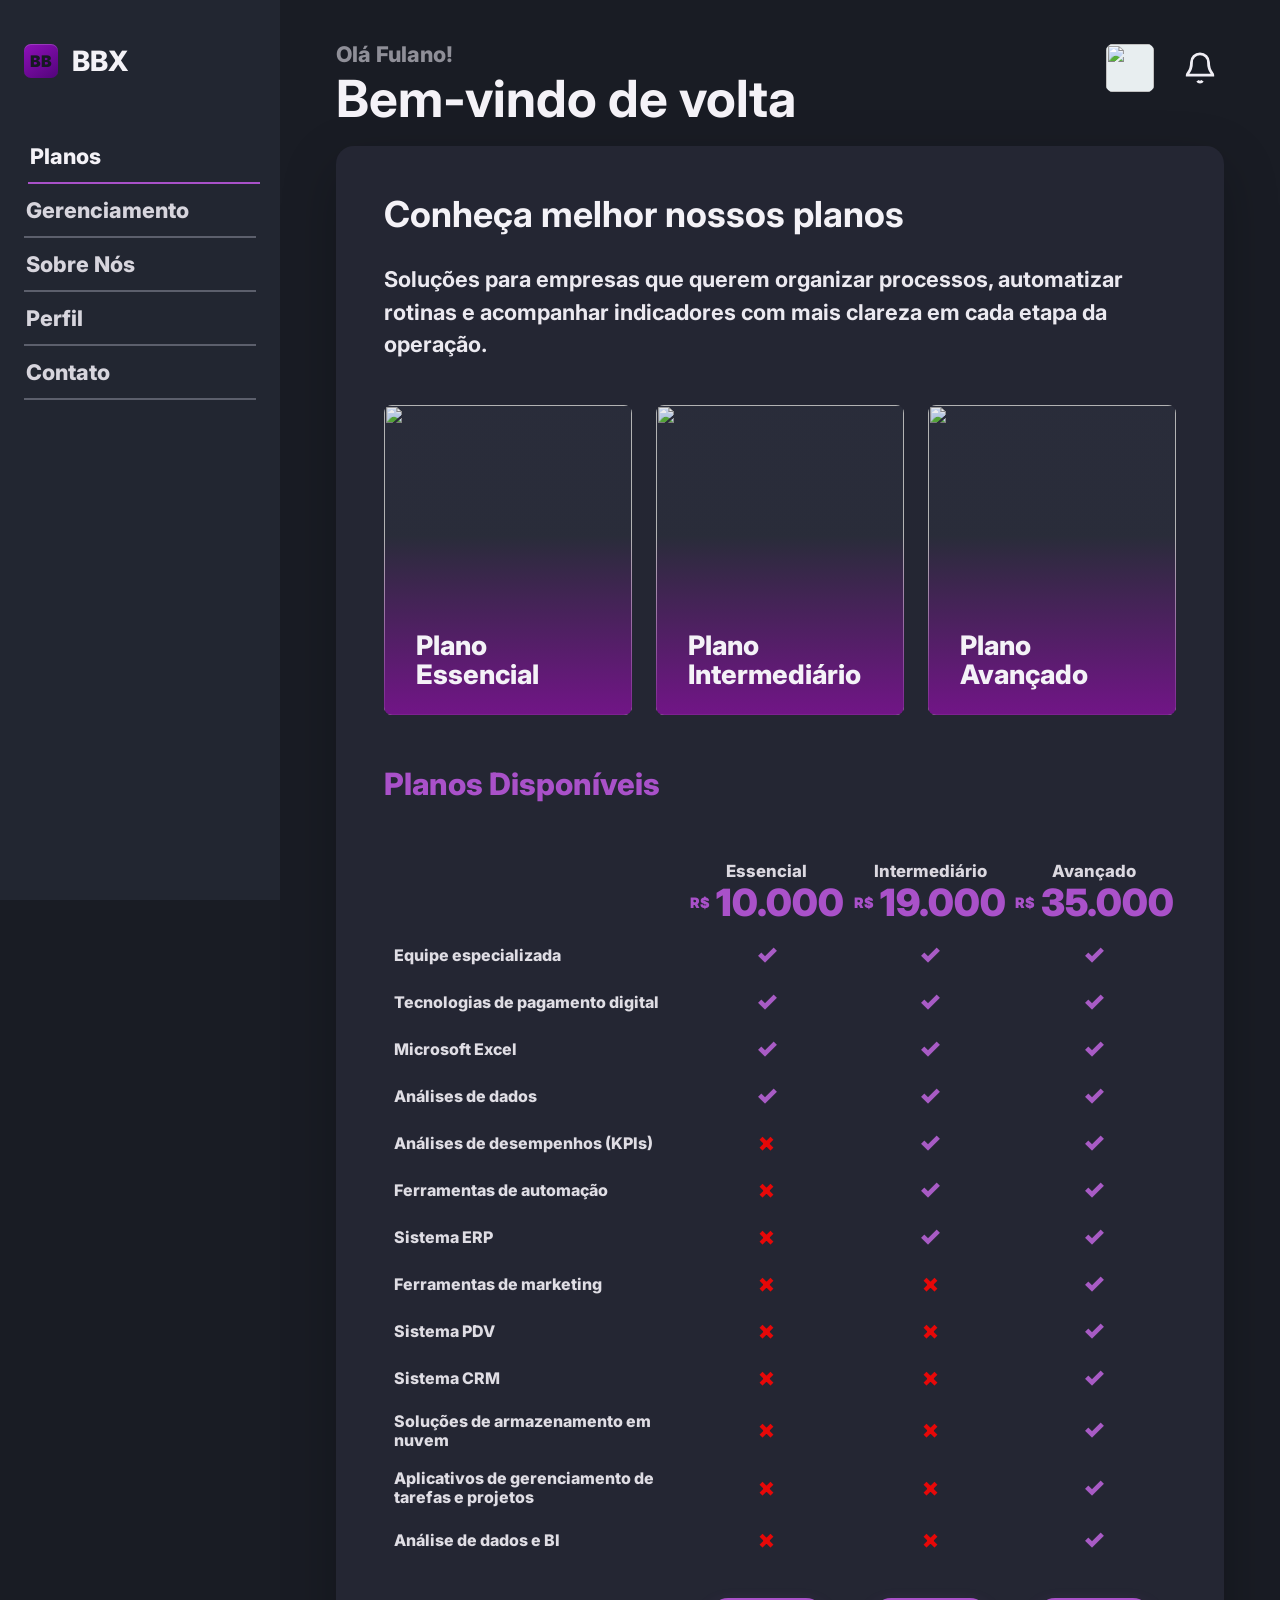
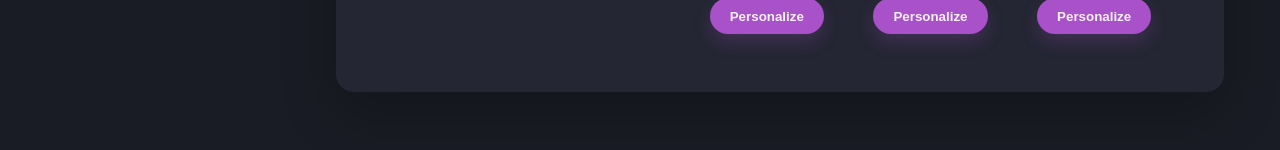
==== index.html @ bd8aa85e "feat: site do bbx" ====
<!doctype html>
<html lang="pt-BR">
  <head>
    <meta charset="utf-8">
    <meta name="viewport" content="width=device-width, initial-scale=1">
    <title>BBX | Planos</title>
    <link rel="preconnect" href="https://images.unsplash.com">
    <link rel="preconnect" href="https://fonts.googleapis.com">
    <link rel="preconnect" href="https://fonts.gstatic.com" crossorigin>
    <link href="https://fonts.googleapis.com/css2?family=Inter:wght@500;600;700;800;900&display=swap" rel="stylesheet">
    <link rel="stylesheet" href="assets/css/styles.css">
  </head>
  <body data-page="planos">
    <div class="app-shell">
      <aside class="sidebar" aria-label="Navegacao principal">
        <a class="brand" href="index.html">
          <span class="brand-mark" aria-hidden="true">BB</span>
          <span class="brand-name">BBX</span>
        </a>
        <nav class="sidebar-nav">
          <a class="nav-link" data-page="planos" href="index.html">Planos</a>
          <a class="nav-link" data-page="gerenciamento" href="gerenciamento.html">Gerenciamento</a>
          <a class="nav-link" data-page="sobre" href="sobre.html">Sobre Nós</a>
          <a class="nav-link" data-page="perfil" href="perfil.html">Perfil</a>
          <a class="nav-link" data-page="contato" href="contato.html">Contato</a>
        </nav>
      </aside>

      <main class="main-area">
        <header class="topbar">
          <button class="icon-button mobile-toggle" type="button" data-menu-toggle aria-label="Abrir navegacao" aria-expanded="false">
            <svg viewBox="0 0 24 24" fill="none" stroke-width="2" aria-hidden="true"><path d="M4 6h16M4 12h16M4 18h16"/></svg>
          </button>
          <div class="welcome">
            <span>Olá Fulano!</span>
            <h1>Bem-vindo de volta</h1>
          </div>
          <div class="top-actions">
            <button class="avatar" type="button" aria-label="Abrir perfil">
              <img src="https://images.unsplash.com/photo-1494790108377-be9c29b29330?auto=format&fit=crop&w=160&q=80" alt="">
            </button>
            <button class="icon-button" type="button" aria-label="Notificacoes">
              <svg viewBox="0 0 24 24" fill="none" stroke-width="2" aria-hidden="true"><path d="M18 8a6 6 0 1 0-12 0c0 7-3 7-3 9h18c0-2-3-2-3-9"/><path d="M13.73 21a2 2 0 0 1-3.46 0"/></svg>
            </button>
          </div>
        </header>

        <section class="content-panel" aria-labelledby="planos-title">
          <h2 class="section-title" id="planos-title">Conheça melhor nossos planos</h2>
          <p class="lead">Soluções para empresas que querem organizar processos, automatizar rotinas e acompanhar indicadores com mais clareza em cada etapa da operação.</p>

          <div class="feature-grid" aria-label="Planos em destaque">
            <article class="plan-card">
              <img src="https://images.unsplash.com/photo-1483058712412-4245e9b90334?auto=format&fit=crop&w=720&q=80" alt="">
              <strong>Plano<br>Essencial</strong>
            </article>
            <article class="plan-card">
              <img src="https://images.unsplash.com/photo-1556761175-b413da4baf72?auto=format&fit=crop&w=720&q=80" alt="">
              <strong>Plano<br>Intermediário</strong>
            </article>
            <article class="plan-card">
              <img src="https://images.unsplash.com/photo-1551288049-bebda4e38f71?auto=format&fit=crop&w=720&q=80" alt="">
              <strong>Plano<br>Avançado</strong>
            </article>
          </div>

          <h2 class="accent-title">Planos Disponíveis</h2>
          <div class="table-scroll">
            <table class="pricing-table">
              <thead>
                <tr>
                  <th scope="col"></th>
                  <th scope="col">Essencial <span class="price"><small>R$</small><span>10.000</span></span></th>
                  <th scope="col">Intermediário <span class="price"><small>R$</small><span>19.000</span></span></th>
                  <th scope="col">Avançado <span class="price"><small>R$</small><span>35.000</span></span></th>
                </tr>
              </thead>
              <tbody>
                <tr><th scope="row">Equipe especializada</th><td><span class="check">✓</span></td><td><span class="check">✓</span></td><td><span class="check">✓</span></td></tr>
                <tr><th scope="row">Tecnologias de pagamento digital</th><td><span class="check">✓</span></td><td><span class="check">✓</span></td><td><span class="check">✓</span></td></tr>
                <tr><th scope="row">Microsoft Excel</th><td><span class="check">✓</span></td><td><span class="check">✓</span></td><td><span class="check">✓</span></td></tr>
                <tr><th scope="row">Análises de dados</th><td><span class="check">✓</span></td><td><span class="check">✓</span></td><td><span class="check">✓</span></td></tr>
                <tr><th scope="row">Análises de desempenhos (KPIs)</th><td><span class="xmark">×</span></td><td><span class="check">✓</span></td><td><span class="check">✓</span></td></tr>
                <tr><th scope="row">Ferramentas de automação</th><td><span class="xmark">×</span></td><td><span class="check">✓</span></td><td><span class="check">✓</span></td></tr>
                <tr><th scope="row">Sistema ERP</th><td><span class="xmark">×</span></td><td><span class="check">✓</span></td><td><span class="check">✓</span></td></tr>
                <tr><th scope="row">Ferramentas de marketing</th><td><span class="xmark">×</span></td><td><span class="xmark">×</span></td><td><span class="check">✓</span></td></tr>
                <tr><th scope="row">Sistema PDV</th><td><span class="xmark">×</span></td><td><span class="xmark">×</span></td><td><span class="check">✓</span></td></tr>
                <tr><th scope="row">Sistema CRM</th><td><span class="xmark">×</span></td><td><span class="xmark">×</span></td><td><span class="check">✓</span></td></tr>
                <tr><th scope="row">Soluções de armazenamento em nuvem</th><td><span class="xmark">×</span></td><td><span class="xmark">×</span></td><td><span class="check">✓</span></td></tr>
                <tr><th scope="row">Aplicativos de gerenciamento de tarefas e projetos</th><td><span class="xmark">×</span></td><td><span class="xmark">×</span></td><td><span class="check">✓</span></td></tr>
                <tr><th scope="row">Análise de dados e BI</th><td><span class="xmark">×</span></td><td><span class="xmark">×</span></td><td><span class="check">✓</span></td></tr>
                <tr class="action-row"><td></td><td><button class="btn" type="button">Personalize</button></td><td><button class="btn" type="button">Personalize</button></td><td><button class="btn" type="button">Personalize</button></td></tr>
              </tbody>
            </table>
          </div>
        </section>
      </main>
    </div>
    <script src="assets/js/app.js"></script>
  </body>
</html>
---- assets/css/styles.css ----
:root {
  --bg: #191c24;
  --sidebar: #222631;
  --panel: #242633;
  --panel-soft: #2b2e3c;
  --text: #f4f2f7;
  --muted: #a6a4af;
  --purple: #a951c9;
  --danger: #e60808;
  --ok: #a85bc5;
  --radius: 8px;
  --shadow: 0 20px 55px rgba(0, 0, 0, 0.24);
  color-scheme: dark;
}

* {
  box-sizing: border-box;
}

html {
  scroll-behavior: smooth;
}

body {
  min-width: 320px;
  margin: 0;
  background: var(--bg);
  color: var(--text);
  font-family: Inter, "Segoe UI", Arial, sans-serif;
  line-height: 1.5;
}

a {
  color: inherit;
  text-decoration: none;
}

img {
  display: block;
  max-width: 100%;
}

.app-shell {
  min-height: 100vh;
  display: grid;
  grid-template-columns: 280px minmax(0, 1fr);
}

.sidebar {
  position: sticky;
  top: 0;
  height: 100vh;
  padding: 40px 24px;
  background: var(--sidebar);
}

.brand {
  display: flex;
  align-items: center;
  gap: 14px;
  margin-bottom: 48px;
}

.brand-mark {
  width: 34px;
  height: 34px;
  border-radius: 7px;
  display: grid;
  place-items: center;
  background: linear-gradient(145deg, #8f10b9, #52047b);
  box-shadow: inset 0 1px 0 rgba(255, 255, 255, 0.18);
  color: #161922;
  font-weight: 900;
}

.brand-name {
  font-size: 1.75rem;
  font-weight: 800;
}

.sidebar-nav {
  display: flex;
  flex-direction: column;
}

.nav-link {
  min-height: 54px;
  display: flex;
  align-items: center;
  padding-left: 2px;
  border-bottom: 2px solid rgba(171, 175, 188, 0.42);
  color: #d7d5dd;
  font-size: 1.35rem;
  font-weight: 800;
  transition: color 180ms ease, border-color 180ms ease, transform 180ms ease;
}

.nav-link:hover,
.nav-link:focus-visible,
.nav-link.active {
  color: var(--text);
  border-color: var(--purple);
  transform: translateX(4px);
  outline: none;
}

.main-area {
  min-width: 0;
  padding: 38px 56px 58px;
}

.topbar {
  min-height: 92px;
  display: flex;
  justify-content: space-between;
  align-items: flex-start;
  gap: 24px;
}

.welcome span {
  display: block;
  margin-bottom: 2px;
  color: #8f8f98;
  font-size: 1.35rem;
  font-weight: 800;
}

.welcome h1 {
  margin: 0;
  font-size: clamp(2rem, 4vw, 3.25rem);
  line-height: 1.05;
}

.top-actions {
  display: flex;
  align-items: center;
  gap: 22px;
  padding-top: 6px;
}

.avatar {
  width: 48px;
  height: 48px;
  border: 0;
  border-radius: 7px;
  padding: 0;
  overflow: hidden;
  background: #e8eef0;
}

.avatar img {
  width: 100%;
  height: 100%;
  object-fit: cover;
}

.icon-button {
  width: 48px;
  height: 48px;
  display: grid;
  place-items: center;
  border: 0;
  border-radius: 8px;
  background: transparent;
  color: #f0eef4;
  cursor: pointer;
}

.icon-button svg {
  width: 34px;
  height: 34px;
  stroke: currentColor;
}

.mobile-toggle {
  display: none;
}

.content-panel {
  max-width: 1060px;
  margin: 16px auto 0;
  padding: clamp(28px, 4vw, 48px);
  border-radius: 18px;
  background: var(--panel);
  box-shadow: var(--shadow);
}

.section-title {
  margin: 0 0 28px;
  font-size: clamp(1.7rem, 2.8vw, 2.45rem);
  line-height: 1.14;
}

.lead {
  max-width: 860px;
  margin: 0 0 44px;
  color: #ebe9f0;
  font-size: clamp(1.05rem, 1.7vw, 1.45rem);
  font-weight: 700;
}

.feature-grid {
  display: grid;
  grid-template-columns: repeat(3, minmax(0, 1fr));
  gap: 24px;
  margin-bottom: 46px;
}

.plan-card {
  min-height: 310px;
  position: relative;
  display: flex;
  align-items: flex-end;
  overflow: hidden;
  border-radius: var(--radius);
  background: var(--panel-soft);
}

.plan-card::after {
  content: "";
  position: absolute;
  inset: 0;
  background: linear-gradient(to top, rgba(119, 19, 141, 0.92), rgba(22, 24, 32, 0.08) 58%);
}

.plan-card img {
  position: absolute;
  inset: 0;
  width: 100%;
  height: 100%;
  object-fit: cover;
}

.plan-card strong {
  position: relative;
  z-index: 1;
  padding: 0 32px 26px;
  font-size: clamp(1.25rem, 2.1vw, 1.75rem);
  line-height: 1.08;
  font-weight: 800;
}

.accent-title {
  margin: 0 0 42px;
  color: var(--purple);
  font-size: clamp(1.55rem, 2.4vw, 2.1rem);
  font-weight: 800;
}

.pricing-table {
  width: 100%;
  border-collapse: collapse;
  table-layout: fixed;
}

.pricing-table th,
.pricing-table td {
  padding: 10px;
  text-align: center;
  vertical-align: middle;
}

.pricing-table th:first-child,
.pricing-table td:first-child {
  width: 38%;
  text-align: left;
}

.pricing-table thead th {
  color: #dbd8e0;
  font-size: 1.05rem;
  font-weight: 800;
}

.price {
  display: flex;
  justify-content: center;
  align-items: flex-start;
  gap: 6px;
  color: var(--purple);
  font-weight: 900;
}

.price small {
  padding-top: 8px;
  font-size: 0.9rem;
}

.price span {
  font-size: clamp(1.85rem, 3vw, 2.35rem);
  line-height: 1;
}

.pricing-table tbody th {
  color: #dfdde4;
  font-size: 1rem;
  font-weight: 800;
  line-height: 1.18;
}

.check,
.xmark {
  font-size: 1.55rem;
  line-height: 1;
  font-weight: 900;
}

.check {
  color: var(--ok);
}

.xmark {
  color: var(--danger);
}

.action-row td {
  padding-top: 34px;
}

.btn {
  min-height: 36px;
  display: inline-flex;
  align-items: center;
  justify-content: center;
  border: 0;
  border-radius: 18px;
  padding: 8px 20px;
  background: var(--purple);
  color: var(--text);
  font-weight: 800;
  cursor: pointer;
  box-shadow: 0 8px 18px rgba(169, 81, 201, 0.22);
}

.btn:hover,
.btn:focus-visible {
  background: #b765d1;
  outline: none;
}

.metric-grid,
.profile-grid,
.contact-grid,
.about-grid {
  display: grid;
  grid-template-columns: repeat(3, minmax(0, 1fr));
  gap: 18px;
}

.metric,
.info-block,
.contact-card {
  min-height: 148px;
  padding: 24px;
  border-radius: var(--radius);
  background: #20232e;
  border: 1px solid rgba(255, 255, 255, 0.05);
}

.metric span,
.info-block span,
.contact-card span {
  display: block;
  color: var(--muted);
  font-weight: 800;
}

.metric strong {
  display: block;
  margin-top: 12px;
  color: var(--purple);
  font-size: 2.15rem;
  line-height: 1;
}

.metric p,
.info-block p,
.contact-card p {
  margin: 12px 0 0;
  color: #dddbe4;
  font-weight: 600;
}

.wide-block {
  grid-column: span 2;
}

.task-list {
  display: grid;
  gap: 14px;
  margin-top: 30px;
}

.task-item {
  display: grid;
  grid-template-columns: 36px 1fr auto;
  align-items: center;
  gap: 16px;
  padding: 18px 20px;
  border-radius: var(--radius);
  background: #20232e;
}

.task-icon {
  width: 34px;
  height: 34px;
  display: grid;
  place-items: center;
  border-radius: 50%;
  background: rgba(169, 81, 201, 0.16);
  color: var(--purple);
  font-weight: 900;
}

.task-item strong {
  display: block;
  font-size: 1.02rem;
}

.task-item span {
  color: var(--muted);
  font-weight: 700;
}

.task-item .task-icon {
  color: var(--purple);
}

.status-pill {
  min-width: 96px;
  border-radius: 999px;
  padding: 7px 12px;
  background: rgba(169, 81, 201, 0.14);
  color: #d890ec;
  font-weight: 800;
  text-align: center;
}

.task-item .status-pill {
  color: #d890ec;
}

.about-hero {
  display: grid;
  grid-template-columns: 1fr 0.76fr;
  gap: 28px;
  align-items: stretch;
}

.about-photo {
  min-height: 320px;
  overflow: hidden;
  border-radius: var(--radius);
}

.about-photo img {
  width: 100%;
  height: 100%;
  object-fit: cover;
}

.profile-card {
  display: grid;
  grid-template-columns: 156px 1fr;
  gap: 28px;
  align-items: center;
  margin-bottom: 30px;
  padding: 26px;
  border-radius: var(--radius);
  background: #20232e;
}

.profile-card img {
  width: 156px;
  height: 156px;
  border-radius: 8px;
  object-fit: cover;
}

.profile-card h2 {
  margin: 0 0 6px;
  font-size: clamp(1.6rem, 2.4vw, 2.1rem);
}

.profile-card p {
  margin: 0 0 18px;
  color: #dedbe5;
  font-weight: 700;
}

.form-grid {
  display: grid;
  grid-template-columns: 1fr 1fr;
  gap: 18px;
  margin-top: 30px;
}

.field {
  display: grid;
  gap: 8px;
}

.field.full {
  grid-column: 1 / -1;
}

.field label {
  color: #dedbe5;
  font-weight: 800;
}

.field input,
.field textarea {
  width: 100%;
  border: 1px solid rgba(255, 255, 255, 0.08);
  border-radius: var(--radius);
  padding: 14px 16px;
  background: #1c1f29;
  color: var(--text);
  font: inherit;
  font-weight: 600;
}

.field textarea {
  min-height: 150px;
  resize: vertical;
}

.page-actions {
  display: flex;
  justify-content: flex-end;
  margin-top: 18px;
}

@media (max-width: 1080px) {
  .app-shell {
    grid-template-columns: 240px minmax(0, 1fr);
  }

  .main-area {
    padding: 32px 30px 46px;
  }

  .feature-grid,
  .metric-grid,
  .profile-grid,
  .contact-grid,
  .about-grid {
    grid-template-columns: repeat(2, minmax(0, 1fr));
  }

  .pricing-table th:first-child,
  .pricing-table td:first-child {
    width: 32%;
  }
}

@media (max-width: 780px) {
  .app-shell {
    display: block;
  }

  .sidebar {
    position: fixed;
    z-index: 10;
    inset: 0 auto 0 0;
    width: min(290px, 84vw);
    transform: translateX(-100%);
    transition: transform 220ms ease;
    box-shadow: 20px 0 50px rgba(0, 0, 0, 0.32);
  }

  body.menu-open .sidebar {
    transform: translateX(0);
  }

  .mobile-toggle {
    display: grid;
  }

  .main-area {
    padding: 22px 18px 36px;
  }

  .topbar {
    min-height: auto;
    margin-bottom: 18px;
    align-items: center;
  }

  .welcome span {
    font-size: 1rem;
  }

  .top-actions {
    gap: 8px;
    padding-top: 0;
  }

  .avatar,
  .icon-button {
    width: 42px;
    height: 42px;
  }

  .icon-button svg {
    width: 28px;
    height: 28px;
  }

  .content-panel {
    margin-top: 0;
    padding: 24px 18px;
    border-radius: 12px;
  }

  .feature-grid,
  .metric-grid,
  .profile-grid,
  .contact-grid,
  .about-grid,
  .about-hero,
  .form-grid {
    grid-template-columns: 1fr;
  }

  .wide-block {
    grid-column: auto;
  }

  .plan-card {
    min-height: 250px;
  }

  .pricing-table {
    min-width: 760px;
  }

  .table-scroll {
    overflow-x: auto;
    padding-bottom: 8px;
  }

  .task-item {
    grid-template-columns: 34px 1fr;
  }

  .status-pill {
    grid-column: 2;
    justify-self: start;
  }

  .profile-card {
    grid-template-columns: 1fr;
  }
}
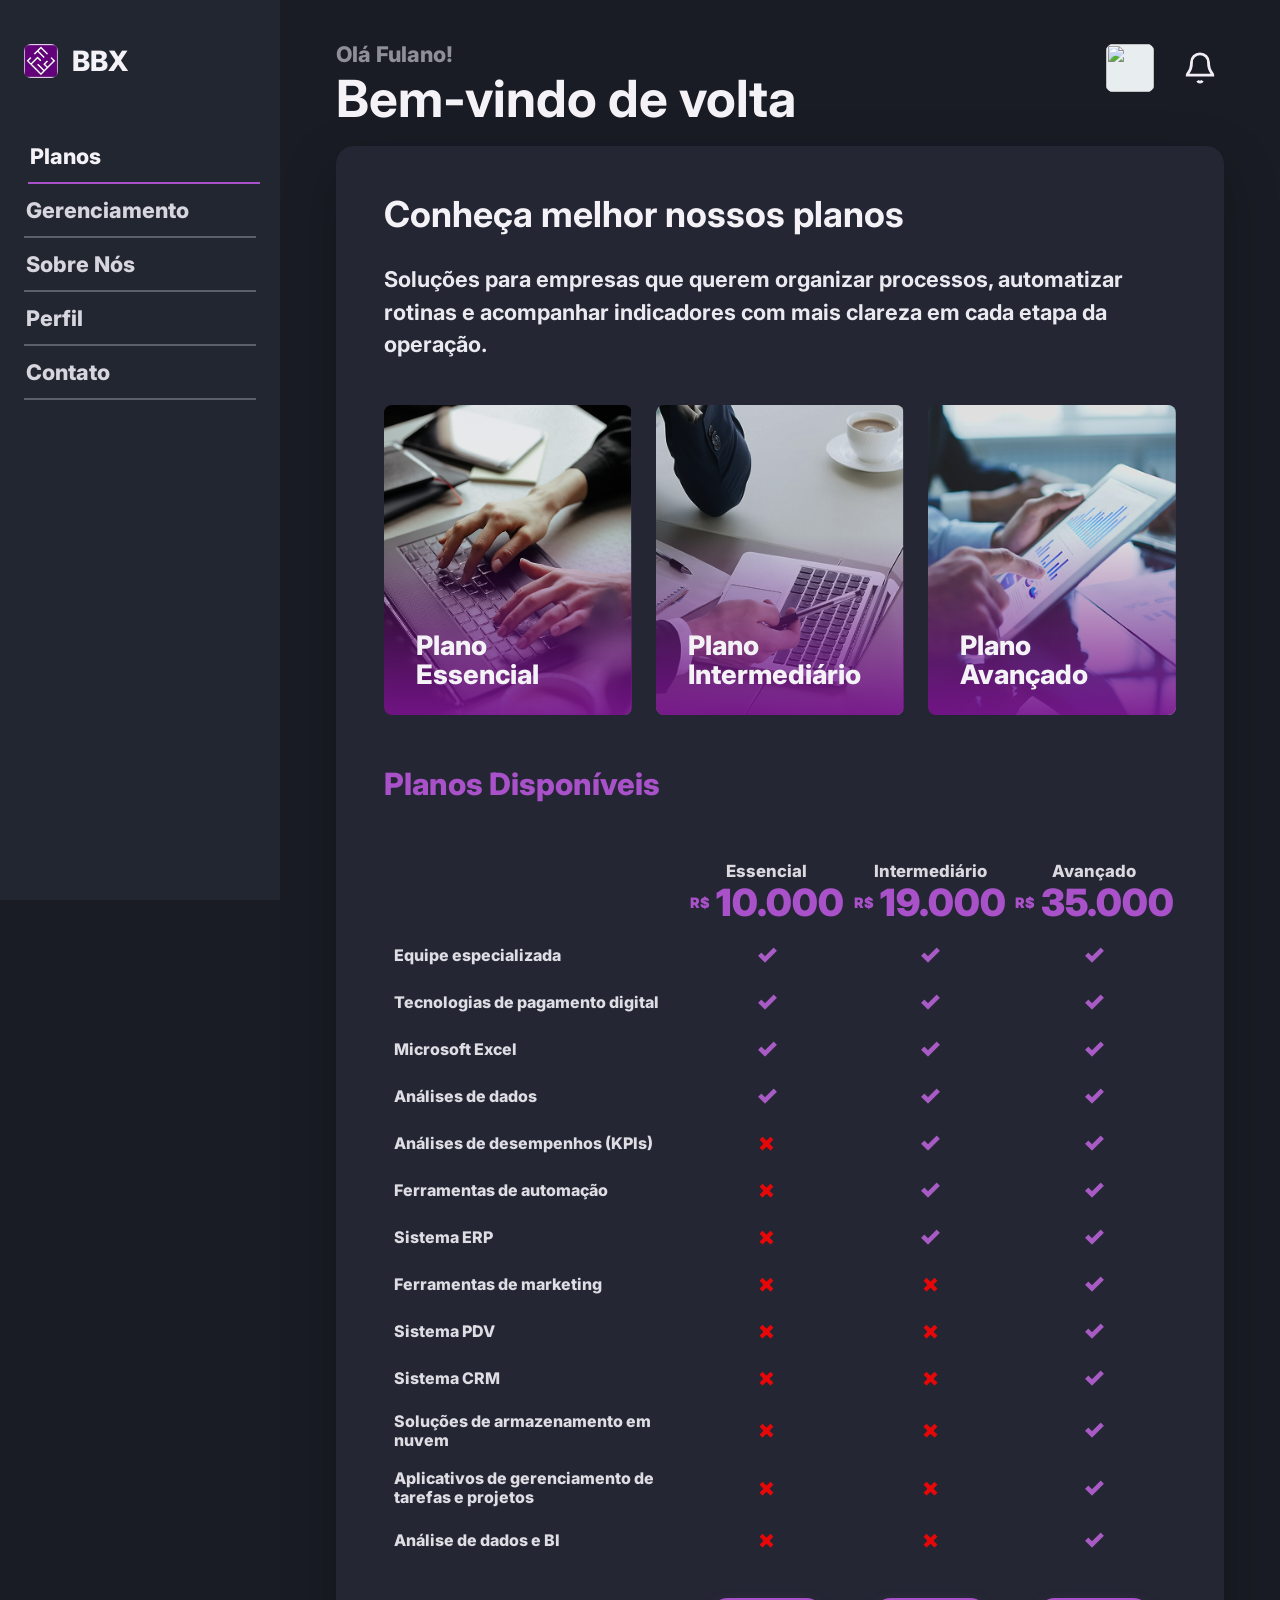
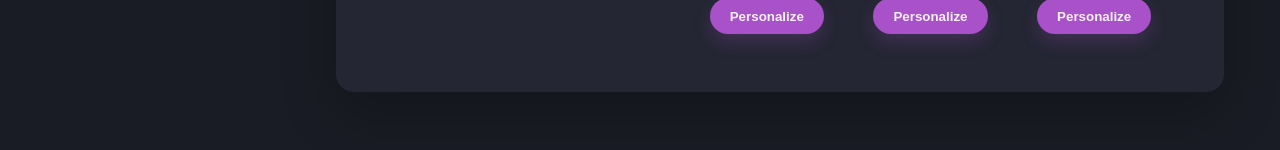
==== commit d6cf7a2c: "feat: site bbx" ====
--- a/index.html
+++ b/index.html
@@ -8,7 +8,8 @@
     <link rel="preconnect" href="https://fonts.googleapis.com">
     <link rel="preconnect" href="https://fonts.gstatic.com" crossorigin>
     <link href="https://fonts.googleapis.com/css2?family=Inter:wght@500;600;700;800;900&display=swap" rel="stylesheet">
-    <link rel="stylesheet" href="assets/css/styles.css">
+    <link rel="icon" type="image/png" href="image/logo-bbx.png">
+    <link rel="stylesheet" href="css/styles.css">
   </head>
   <body data-page="planos">
     <div class="app-shell">
@@ -19,10 +20,10 @@
         </a>
         <nav class="sidebar-nav">
           <a class="nav-link" data-page="planos" href="index.html">Planos</a>
-          <a class="nav-link" data-page="gerenciamento" href="gerenciamento.html">Gerenciamento</a>
-          <a class="nav-link" data-page="sobre" href="sobre.html">Sobre Nós</a>
-          <a class="nav-link" data-page="perfil" href="perfil.html">Perfil</a>
-          <a class="nav-link" data-page="contato" href="contato.html">Contato</a>
+          <a class="nav-link" data-page="gerenciamento" href="templates/gerenciamento.html">Gerenciamento</a>
+          <a class="nav-link" data-page="sobre" href="templates/sobre.html">Sobre Nós</a>
+          <a class="nav-link" data-page="perfil" href="templates/perfil.html">Perfil</a>
+          <a class="nav-link" data-page="contato" href="templates/contato.html">Contato</a>
         </nav>
       </aside>
 
@@ -51,15 +52,15 @@
 
           <div class="feature-grid" aria-label="Planos em destaque">
             <article class="plan-card">
-              <img src="https://images.unsplash.com/photo-1483058712412-4245e9b90334?auto=format&fit=crop&w=720&q=80" alt="">
+              <img src="image/plano-essencial.png" alt="Pessoa digitando em notebook">
               <strong>Plano<br>Essencial</strong>
             </article>
             <article class="plan-card">
-              <img src="https://images.unsplash.com/photo-1556761175-b413da4baf72?auto=format&fit=crop&w=720&q=80" alt="">
+              <img src="image/plano-intermediario.png" alt="Pessoa trabalhando com notebook em mesa de reuniao">
               <strong>Plano<br>Intermediário</strong>
             </article>
             <article class="plan-card">
-              <img src="https://images.unsplash.com/photo-1551288049-bebda4e38f71?auto=format&fit=crop&w=720&q=80" alt="">
+              <img src="image/plano-avancado.png" alt="Profissional analisando graficos em tablet">
               <strong>Plano<br>Avançado</strong>
             </article>
           </div>
@@ -96,6 +97,6 @@
         </section>
       </main>
     </div>
-    <script src="assets/js/app.js"></script>
+    <script src="js/app.js"></script>
   </body>
 </html>
--- a/css/styles.css
+++ b/css/styles.css
@@ -0,0 +1,657 @@
+:root {
+  --bg: #191c24;
+  --sidebar: #222631;
+  --panel: #242633;
+  --panel-soft: #2b2e3c;
+  --text: #f4f2f7;
+  --muted: #a6a4af;
+  --purple: #a951c9;
+  --danger: #e60808;
+  --ok: #a85bc5;
+  --radius: 8px;
+  --shadow: 0 20px 55px rgba(0, 0, 0, 0.24);
+  color-scheme: dark;
+}
+
+* {
+  box-sizing: border-box;
+}
+
+html {
+  scroll-behavior: smooth;
+}
+
+body {
+  min-width: 320px;
+  margin: 0;
+  background: var(--bg);
+  color: var(--text);
+  font-family: Inter, "Segoe UI", Arial, sans-serif;
+  line-height: 1.5;
+}
+
+a {
+  color: inherit;
+  text-decoration: none;
+}
+
+img {
+  display: block;
+  max-width: 100%;
+}
+
+.app-shell {
+  min-height: 100vh;
+  display: grid;
+  grid-template-columns: 280px minmax(0, 1fr);
+}
+
+.sidebar {
+  position: sticky;
+  top: 0;
+  height: 100vh;
+  padding: 40px 24px;
+  background: var(--sidebar);
+}
+
+.brand {
+  display: flex;
+  align-items: center;
+  gap: 14px;
+  margin-bottom: 48px;
+}
+
+.brand-mark {
+  width: 34px;
+  height: 34px;
+  border-radius: 7px;
+  display: grid;
+  place-items: center;
+  background: #8210a7 url("../image/logo-bbx.png") center / cover no-repeat;
+  box-shadow: inset 0 1px 0 rgba(255, 255, 255, 0.18);
+  color: #161922;
+  font-size: 0;
+  font-weight: 900;
+}
+
+.brand-name {
+  font-size: 1.75rem;
+  font-weight: 800;
+}
+
+.sidebar-nav {
+  display: flex;
+  flex-direction: column;
+}
+
+.nav-link {
+  min-height: 54px;
+  display: flex;
+  align-items: center;
+  padding-left: 2px;
+  border-bottom: 2px solid rgba(171, 175, 188, 0.42);
+  color: #d7d5dd;
+  font-size: 1.35rem;
+  font-weight: 800;
+  transition: color 180ms ease, border-color 180ms ease, transform 180ms ease;
+}
+
+.nav-link:hover,
+.nav-link:focus-visible,
+.nav-link.active {
+  color: var(--text);
+  border-color: var(--purple);
+  transform: translateX(4px);
+  outline: none;
+}
+
+.main-area {
+  min-width: 0;
+  padding: 38px 56px 58px;
+}
+
+.topbar {
+  min-height: 92px;
+  display: flex;
+  justify-content: space-between;
+  align-items: flex-start;
+  gap: 24px;
+}
+
+.welcome span {
+  display: block;
+  margin-bottom: 2px;
+  color: #8f8f98;
+  font-size: 1.35rem;
+  font-weight: 800;
+}
+
+.welcome h1 {
+  margin: 0;
+  font-size: clamp(2rem, 4vw, 3.25rem);
+  line-height: 1.05;
+}
+
+.top-actions {
+  display: flex;
+  align-items: center;
+  gap: 22px;
+  padding-top: 6px;
+}
+
+.avatar {
+  width: 48px;
+  height: 48px;
+  border: 0;
+  border-radius: 7px;
+  padding: 0;
+  overflow: hidden;
+  background: #e8eef0;
+}
+
+.avatar img {
+  width: 100%;
+  height: 100%;
+  object-fit: cover;
+}
+
+.icon-button {
+  width: 48px;
+  height: 48px;
+  display: grid;
+  place-items: center;
+  border: 0;
+  border-radius: 8px;
+  background: transparent;
+  color: #f0eef4;
+  cursor: pointer;
+}
+
+.icon-button svg {
+  width: 34px;
+  height: 34px;
+  stroke: currentColor;
+}
+
+.mobile-toggle {
+  display: none;
+}
+
+.content-panel {
+  max-width: 1060px;
+  margin: 16px auto 0;
+  padding: clamp(28px, 4vw, 48px);
+  border-radius: 18px;
+  background: var(--panel);
+  box-shadow: var(--shadow);
+}
+
+.section-title {
+  margin: 0 0 28px;
+  font-size: clamp(1.7rem, 2.8vw, 2.45rem);
+  line-height: 1.14;
+}
+
+.lead {
+  max-width: 860px;
+  margin: 0 0 44px;
+  color: #ebe9f0;
+  font-size: clamp(1.05rem, 1.7vw, 1.45rem);
+  font-weight: 700;
+}
+
+.feature-grid {
+  display: grid;
+  grid-template-columns: repeat(3, minmax(0, 1fr));
+  gap: 24px;
+  margin-bottom: 46px;
+}
+
+.plan-card {
+  min-height: 310px;
+  position: relative;
+  display: flex;
+  align-items: flex-end;
+  overflow: hidden;
+  border-radius: var(--radius);
+  background: var(--panel-soft);
+}
+
+.plan-card::after {
+  content: "";
+  position: absolute;
+  inset: 0;
+  background: linear-gradient(to top, rgba(119, 19, 141, 0.92), rgba(22, 24, 32, 0.08) 58%);
+}
+
+.plan-card img {
+  position: absolute;
+  inset: 0;
+  width: 100%;
+  height: 100%;
+  object-fit: cover;
+}
+
+.plan-card strong {
+  position: relative;
+  z-index: 1;
+  padding: 0 32px 26px;
+  font-size: clamp(1.25rem, 2.1vw, 1.75rem);
+  line-height: 1.08;
+  font-weight: 800;
+}
+
+.accent-title {
+  margin: 0 0 42px;
+  color: var(--purple);
+  font-size: clamp(1.55rem, 2.4vw, 2.1rem);
+  font-weight: 800;
+}
+
+.pricing-table {
+  width: 100%;
+  border-collapse: collapse;
+  table-layout: fixed;
+}
+
+.pricing-table th,
+.pricing-table td {
+  padding: 10px;
+  text-align: center;
+  vertical-align: middle;
+}
+
+.pricing-table th:first-child,
+.pricing-table td:first-child {
+  width: 38%;
+  text-align: left;
+}
+
+.pricing-table thead th {
+  color: #dbd8e0;
+  font-size: 1.05rem;
+  font-weight: 800;
+}
+
+.price {
+  display: flex;
+  justify-content: center;
+  align-items: flex-start;
+  gap: 6px;
+  color: var(--purple);
+  font-weight: 900;
+}
+
+.price small {
+  padding-top: 8px;
+  font-size: 0.9rem;
+}
+
+.price span {
+  font-size: clamp(1.85rem, 3vw, 2.35rem);
+  line-height: 1;
+}
+
+.pricing-table tbody th {
+  color: #dfdde4;
+  font-size: 1rem;
+  font-weight: 800;
+  line-height: 1.18;
+}
+
+.check,
+.xmark {
+  font-size: 1.55rem;
+  line-height: 1;
+  font-weight: 900;
+}
+
+.check {
+  color: var(--ok);
+}
+
+.xmark {
+  color: var(--danger);
+}
+
+.action-row td {
+  padding-top: 34px;
+}
+
+.btn {
+  min-height: 36px;
+  display: inline-flex;
+  align-items: center;
+  justify-content: center;
+  border: 0;
+  border-radius: 18px;
+  padding: 8px 20px;
+  background: var(--purple);
+  color: var(--text);
+  font-weight: 800;
+  cursor: pointer;
+  box-shadow: 0 8px 18px rgba(169, 81, 201, 0.22);
+}
+
+.btn:hover,
+.btn:focus-visible {
+  background: #b765d1;
+  outline: none;
+}
+
+.metric-grid,
+.profile-grid,
+.contact-grid,
+.about-grid {
+  display: grid;
+  grid-template-columns: repeat(3, minmax(0, 1fr));
+  gap: 18px;
+}
+
+.metric,
+.info-block,
+.contact-card {
+  min-height: 148px;
+  padding: 24px;
+  border-radius: var(--radius);
+  background: #20232e;
+  border: 1px solid rgba(255, 255, 255, 0.05);
+}
+
+.metric span,
+.info-block span,
+.contact-card span {
+  display: block;
+  color: var(--muted);
+  font-weight: 800;
+}
+
+.metric strong {
+  display: block;
+  margin-top: 12px;
+  color: var(--purple);
+  font-size: 2.15rem;
+  line-height: 1;
+}
+
+.metric p,
+.info-block p,
+.contact-card p {
+  margin: 12px 0 0;
+  color: #dddbe4;
+  font-weight: 600;
+}
+
+.wide-block {
+  grid-column: span 2;
+}
+
+.task-list {
+  display: grid;
+  gap: 14px;
+  margin-top: 30px;
+}
+
+.task-item {
+  display: grid;
+  grid-template-columns: 36px 1fr auto;
+  align-items: center;
+  gap: 16px;
+  padding: 18px 20px;
+  border-radius: var(--radius);
+  background: #20232e;
+}
+
+.task-icon {
+  width: 34px;
+  height: 34px;
+  display: grid;
+  place-items: center;
+  border-radius: 50%;
+  background: rgba(169, 81, 201, 0.16);
+  color: var(--purple);
+  font-weight: 900;
+}
+
+.task-item strong {
+  display: block;
+  font-size: 1.02rem;
+}
+
+.task-item span {
+  color: var(--muted);
+  font-weight: 700;
+}
+
+.task-item .task-icon {
+  color: var(--purple);
+}
+
+.status-pill {
+  min-width: 96px;
+  border-radius: 999px;
+  padding: 7px 12px;
+  background: rgba(169, 81, 201, 0.14);
+  color: #d890ec;
+  font-weight: 800;
+  text-align: center;
+}
+
+.task-item .status-pill {
+  color: #d890ec;
+}
+
+.about-hero {
+  display: grid;
+  grid-template-columns: 1fr 0.76fr;
+  gap: 28px;
+  align-items: stretch;
+}
+
+.about-photo {
+  min-height: 320px;
+  overflow: hidden;
+  border-radius: var(--radius);
+}
+
+.about-photo img {
+  width: 100%;
+  height: 100%;
+  object-fit: cover;
+}
+
+.profile-card {
+  display: grid;
+  grid-template-columns: 156px 1fr;
+  gap: 28px;
+  align-items: center;
+  margin-bottom: 30px;
+  padding: 26px;
+  border-radius: var(--radius);
+  background: #20232e;
+}
+
+.profile-card img {
+  width: 156px;
+  height: 156px;
+  border-radius: 8px;
+  object-fit: cover;
+}
+
+.profile-card h2 {
+  margin: 0 0 6px;
+  font-size: clamp(1.6rem, 2.4vw, 2.1rem);
+}
+
+.profile-card p {
+  margin: 0 0 18px;
+  color: #dedbe5;
+  font-weight: 700;
+}
+
+.form-grid {
+  display: grid;
+  grid-template-columns: 1fr 1fr;
+  gap: 18px;
+  margin-top: 30px;
+}
+
+.field {
+  display: grid;
+  gap: 8px;
+}
+
+.field.full {
+  grid-column: 1 / -1;
+}
+
+.field label {
+  color: #dedbe5;
+  font-weight: 800;
+}
+
+.field input,
+.field textarea {
+  width: 100%;
+  border: 1px solid rgba(255, 255, 255, 0.08);
+  border-radius: var(--radius);
+  padding: 14px 16px;
+  background: #1c1f29;
+  color: var(--text);
+  font: inherit;
+  font-weight: 600;
+}
+
+.field textarea {
+  min-height: 150px;
+  resize: vertical;
+}
+
+.page-actions {
+  display: flex;
+  justify-content: flex-end;
+  margin-top: 18px;
+}
+
+@media (max-width: 1080px) {
+  .app-shell {
+    grid-template-columns: 240px minmax(0, 1fr);
+  }
+
+  .main-area {
+    padding: 32px 30px 46px;
+  }
+
+  .feature-grid,
+  .metric-grid,
+  .profile-grid,
+  .contact-grid,
+  .about-grid {
+    grid-template-columns: repeat(2, minmax(0, 1fr));
+  }
+
+  .pricing-table th:first-child,
+  .pricing-table td:first-child {
+    width: 32%;
+  }
+}
+
+@media (max-width: 780px) {
+  .app-shell {
+    display: block;
+  }
+
+  .sidebar {
+    position: fixed;
+    z-index: 10;
+    inset: 0 auto 0 0;
+    width: min(290px, 84vw);
+    transform: translateX(-100%);
+    transition: transform 220ms ease;
+    box-shadow: 20px 0 50px rgba(0, 0, 0, 0.32);
+  }
+
+  body.menu-open .sidebar {
+    transform: translateX(0);
+  }
+
+  .mobile-toggle {
+    display: grid;
+  }
+
+  .main-area {
+    padding: 22px 18px 36px;
+  }
+
+  .topbar {
+    min-height: auto;
+    margin-bottom: 18px;
+    align-items: center;
+  }
+
+  .welcome span {
+    font-size: 1rem;
+  }
+
+  .top-actions {
+    gap: 8px;
+    padding-top: 0;
+  }
+
+  .avatar,
+  .icon-button {
+    width: 42px;
+    height: 42px;
+  }
+
+  .icon-button svg {
+    width: 28px;
+    height: 28px;
+  }
+
+  .content-panel {
+    margin-top: 0;
+    padding: 24px 18px;
+    border-radius: 12px;
+  }
+
+  .feature-grid,
+  .metric-grid,
+  .profile-grid,
+  .contact-grid,
+  .about-grid,
+  .about-hero,
+  .form-grid {
+    grid-template-columns: 1fr;
+  }
+
+  .wide-block {
+    grid-column: auto;
+  }
+
+  .plan-card {
+    min-height: 250px;
+  }
+
+  .pricing-table {
+    min-width: 760px;
+  }
+
+  .table-scroll {
+    overflow-x: auto;
+    padding-bottom: 8px;
+  }
+
+  .task-item {
+    grid-template-columns: 34px 1fr;
+  }
+
+  .status-pill {
+    grid-column: 2;
+    justify-self: start;
+  }
+
+  .profile-card {
+    grid-template-columns: 1fr;
+  }
+}
